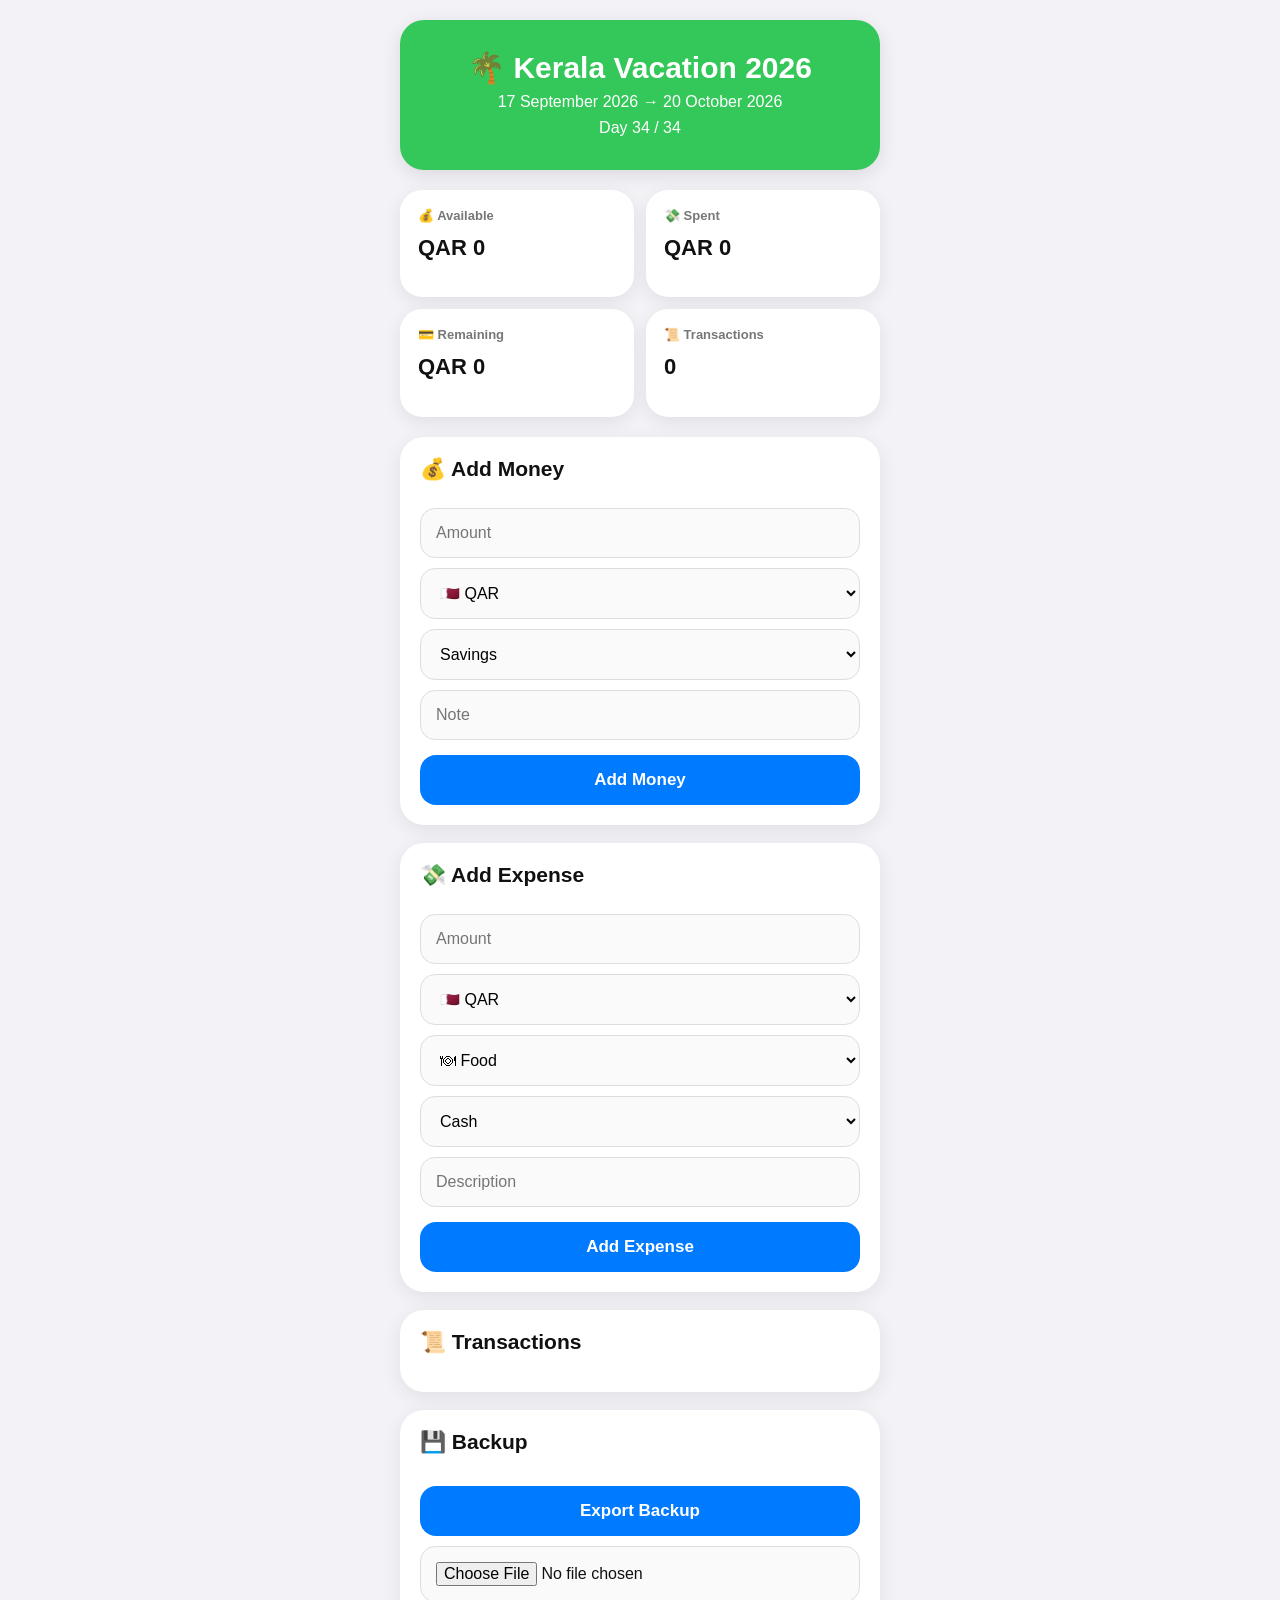
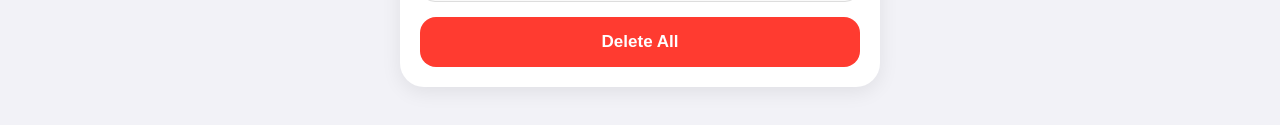
==== index.html @ 7bec3e4e "Add files via upload" ====
<!DOCTYPE html>
<html lang="en">
<head>
<meta charset="UTF-8">
<meta name="viewport" content="width=device-width, initial-scale=1.0">

<title>Kerala Vacation Tracker 2026</title>

<link rel="stylesheet" href="style.css">

</head>

<body>

<div class="app">

<header>

<h1>🌴 Kerala Vacation 2026</h1>

<p>17 September 2026 → 20 October 2026</p>

<p id="tripDay">Day 1 / 34</p>

</header>


<section class="dashboard">

<div class="box">
<h3>💰 Available</h3>
<h2 id="moneyAvailable">QAR 0</h2>
</div>


<div class="box">
<h3>💸 Spent</h3>
<h2 id="totalSpent">QAR 0</h2>
</div>


<div class="box">
<h3>💳 Remaining</h3>
<h2 id="remainingMoney">QAR 0</h2>
</div>


<div class="box">
<h3>📜 Transactions</h3>
<h2 id="transactionCount">0</h2>
</div>

</section>



<section class="card">

<h2>💰 Add Money</h2>


<input id="moneyAmount" type="number" placeholder="Amount">


<select id="moneyCurrency">

<option value="QAR">🇶🇦 QAR</option>

<option value="INR">🇮🇳 INR</option>

</select>



<select id="moneySource">

<option>Savings</option>

<option>Borrowed</option>

<option>Family Support</option>

<option>Gift</option>

<option>Other</option>

</select>


<input id="moneyNote" placeholder="Note">


<button onclick="addMoney()">
Add Money
</button>


</section>





<section class="card">

<h2>💸 Add Expense</h2>


<input id="amount" type="number" placeholder="Amount">


<select id="currency">

<option value="QAR">🇶🇦 QAR</option>

<option value="INR">🇮🇳 INR</option>

</select>


<select id="category">

<option>🍽 Food</option>

<option>🚕 Transport</option>

<option>🛍 Shopping</option>

<option>🏠 Family</option>

<option>💊 Medical</option>

<option>📦 Other</option>

</select>


<select id="payment">

<option>Cash</option>

<option>Card</option>

<option>Bank</option>

<option>UPI</option>

</select>


<input id="note" placeholder="Description">


<button onclick="addExpense()">

Add Expense

</button>


</section>




<section class="card">

<h2>📜 Transactions</h2>

<div id="history">

</div>

</section>




<section class="card">

<h2>💾 Backup</h2>


<button onclick="exportData()">

Export Backup

</button>


<input type="file" onchange="importData(event)">


<button onclick="clearData()" class="danger">

Delete All

</button>


</section>


</div>


<script src="app.js"></script>


</body>

</html>
---- style.css ----
*{
box-sizing:border-box;
}


body{

margin:0;

font-family:
-apple-system,
BlinkMacSystemFont,
"SF Pro Display",
Arial,
sans-serif;

background:#f2f2f7;

color:#111;

}



.app{

max-width:520px;

margin:auto;

padding:20px;

}




header{

text-align:center;

background:#34c759;

color:white;

padding:25px;

border-radius:24px;

margin-bottom:20px;

box-shadow:
0 5px 20px rgba(0,0,0,.1);

}



header h1{

font-size:30px;

margin:5px;

}



header p{

margin:8px;

font-size:16px;

}




.dashboard{

display:grid;

grid-template-columns:repeat(2,1fr);

gap:12px;

margin-bottom:20px;

}




.box{

background:white;

padding:18px;

border-radius:22px;

box-shadow:
0 5px 18px rgba(0,0,0,.08);

}



.box h3{

font-size:13px;

color:#777;

margin:0;

}



.box h2{

font-size:22px;

margin-top:12px;

}





.card{

background:white;

padding:20px;

border-radius:24px;

margin-bottom:18px;

box-shadow:
0 5px 20px rgba(0,0,0,.08);

}



.card h2{

margin-top:0;

font-size:21px;

}





input,
select{

width:100%;

padding:15px;

margin-top:10px;

border-radius:15px;

border:

1px solid #ddd;

font-size:16px;

background:#fafafa;

}





button{

width:100%;

padding:15px;

margin-top:15px;

border:none;

border-radius:16px;

background:#007aff;

color:white;

font-size:17px;

font-weight:600;

cursor:pointer;

}



button:active{

transform:scale(.98);

}



.danger{

background:#ff3b30;

}





#history .item{

padding:14px 0;

border-bottom:1px solid #eee;

font-size:15px;

line-height:1.6;

}




@media(prefers-color-scheme:dark){


body{

background:#000;

color:white;

}



.card,
.box{

background:#1c1c1e;

}



input,
select{

background:#2c2c2e;

color:white;

border-color:#444;

}



#history .item{

border-color:#333;

}


}
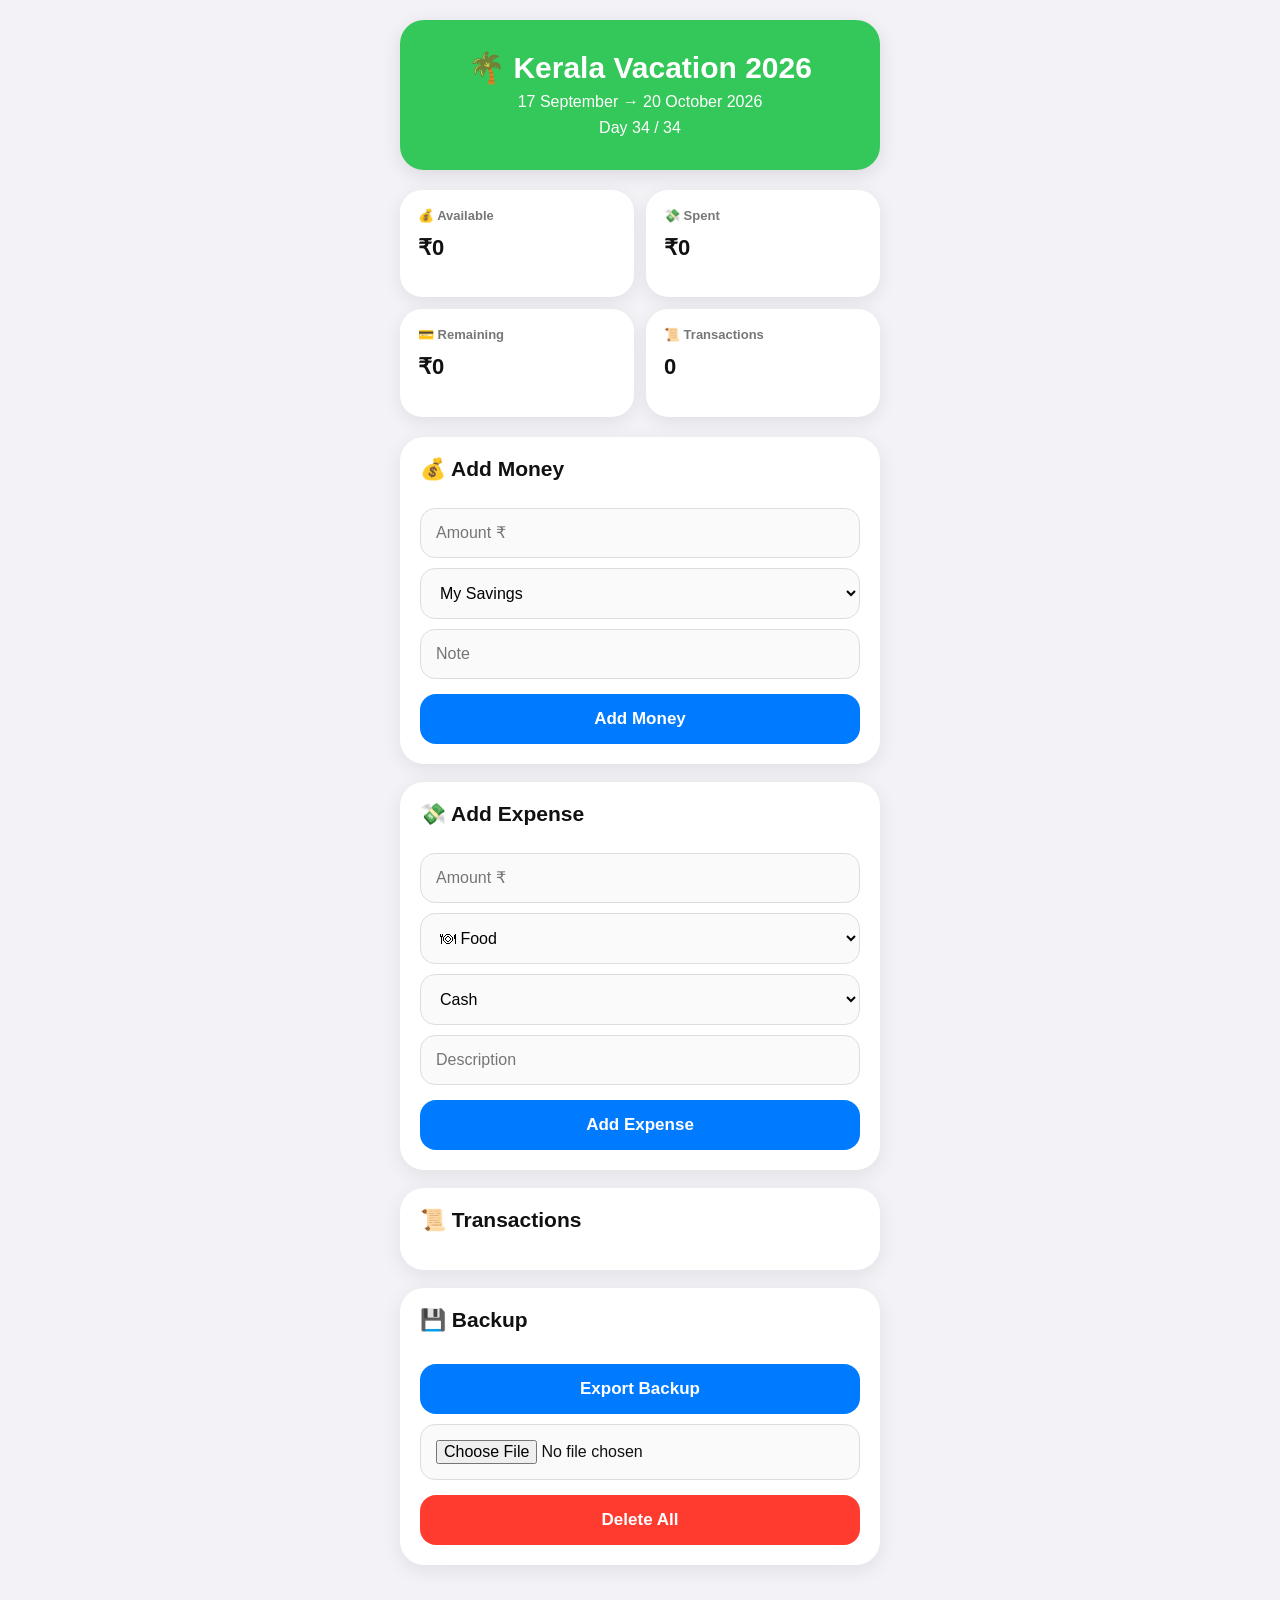
==== commit bea15ced: "Add files via upload" ====
--- a/index.html
+++ b/index.html
@@ -1,7 +1,10 @@
 <!DOCTYPE html>
 <html lang="en">
+
 <head>
+
 <meta charset="UTF-8">
+
 <meta name="viewport" content="width=device-width, initial-scale=1.0">
 
 <title>Kerala Vacation Tracker 2026</title>
@@ -10,198 +13,311 @@
 
 </head>
 
+
 <body>
 
+
 <div class="app">
 
+
 <header>
 
 <h1>🌴 Kerala Vacation 2026</h1>
 
-<p>17 September 2026 → 20 October 2026</p>
-
-<p id="tripDay">Day 1 / 34</p>
+<p>17 September → 20 October 2026</p>
+
+<p id="tripDay">
+Day 1 / 34
+</p>
 
 </header>
 
 
+
+
+
 <section class="dashboard">
 
+
 <div class="box">
+
 <h3>💰 Available</h3>
-<h2 id="moneyAvailable">QAR 0</h2>
-</div>
+
+<h2 id="moneyAvailable">
+₹0
+</h2>
+
+</div>
+
 
 
 <div class="box">
+
 <h3>💸 Spent</h3>
-<h2 id="totalSpent">QAR 0</h2>
-</div>
+
+<h2 id="totalSpent">
+₹0
+</h2>
+
+</div>
+
 
 
 <div class="box">
+
 <h3>💳 Remaining</h3>
-<h2 id="remainingMoney">QAR 0</h2>
-</div>
+
+<h2 id="remainingMoney">
+₹0
+</h2>
+
+</div>
+
 
 
 <div class="box">
+
 <h3>📜 Transactions</h3>
-<h2 id="transactionCount">0</h2>
-</div>
-
-</section>
-
+
+<h2 id="transactionCount">
+0
+</h2>
+
+</div>
+
+
+
+</section>
+
+
+
+
+
+
+
+<!-- Add Money -->
 
 
 <section class="card">
 
+
 <h2>💰 Add Money</h2>
 
 
-<input id="moneyAmount" type="number" placeholder="Amount">
-
-
-<select id="moneyCurrency">
-
-<option value="QAR">🇶🇦 QAR</option>
-
-<option value="INR">🇮🇳 INR</option>
+<input
+id="moneyAmount"
+type="number"
+placeholder="Amount ₹">
+
+
+
+<select id="moneySource">
+
+
+<option>My Savings</option>
+
+<option>Borrowed</option>
+
+<option>Family Support</option>
+
+<option>Gift</option>
+
+<option>Other</option>
+
 
 </select>
 
 
 
-<select id="moneySource">
-
-<option>Savings</option>
-
-<option>Borrowed</option>
-
-<option>Family Support</option>
-
-<option>Gift</option>
-
-<option>Other</option>
+
+<input
+
+id="moneyNote"
+
+placeholder="Note">
+
+
+<button onclick="addMoney()">
+
+Add Money
+
+</button>
+
+
+</section>
+
+
+
+
+
+
+
+
+
+<!-- Add Expense -->
+
+
+<section class="card">
+
+
+<h2>💸 Add Expense</h2>
+
+
+
+<input
+
+id="amount"
+
+type="number"
+
+placeholder="Amount ₹">
+
+
+
+
+
+<select id="category">
+
+
+<option>🍽 Food</option>
+
+<option>🚕 Travel</option>
+
+<option>🛍 Shopping</option>
+
+<option>🎁 Gifts</option>
+
+<option>🏠 Family</option>
+
+<option>💊 Medical</option>
+
+<option>📦 Other</option>
+
 
 </select>
 
 
-<input id="moneyNote" placeholder="Note">
-
-
-<button onclick="addMoney()">
-Add Money
+
+
+
+<select id="payment">
+
+
+<option>Cash</option>
+
+<option>Card</option>
+
+<option>UPI</option>
+
+<option>Bank</option>
+
+
+</select>
+
+
+
+
+
+<input
+
+id="note"
+
+placeholder="Description">
+
+
+
+
+
+<button onclick="addExpense()">
+
+
+Add Expense
+
+
 </button>
 
 
-</section>
-
-
-
+
+</section>
+
+
+
+
+
+
+
+<!-- History -->
 
 
 <section class="card">
 
-<h2>💸 Add Expense</h2>
-
-
-<input id="amount" type="number" placeholder="Amount">
-
-
-<select id="currency">
-
-<option value="QAR">🇶🇦 QAR</option>
-
-<option value="INR">🇮🇳 INR</option>
-
-</select>
-
-
-<select id="category">
-
-<option>🍽 Food</option>
-
-<option>🚕 Transport</option>
-
-<option>🛍 Shopping</option>
-
-<option>🏠 Family</option>
-
-<option>💊 Medical</option>
-
-<option>📦 Other</option>
-
-</select>
-
-
-<select id="payment">
-
-<option>Cash</option>
-
-<option>Card</option>
-
-<option>Bank</option>
-
-<option>UPI</option>
-
-</select>
-
-
-<input id="note" placeholder="Description">
-
-
-<button onclick="addExpense()">
-
-Add Expense
+
+<h2>
+📜 Transactions
+</h2>
+
+
+<div id="history">
+
+</div>
+
+
+</section>
+
+
+
+
+
+
+
+
+<!-- Backup -->
+
+
+<section class="card">
+
+
+<h2>
+💾 Backup
+</h2>
+
+
+<button onclick="exportData()">
+
+Export Backup
 
 </button>
 
 
-</section>
-
-
-
-
-<section class="card">
-
-<h2>📜 Transactions</h2>
-
-<div id="history">
-
-</div>
-
-</section>
-
-
-
-
-<section class="card">
-
-<h2>💾 Backup</h2>
-
-
-<button onclick="exportData()">
-
-Export Backup
+
+<input
+
+type="file"
+
+onchange="importData(event)">
+
+
+<button
+
+onclick="clearData()"
+
+class="danger">
+
+
+Delete All
+
 
 </button>
 
 
-<input type="file" onchange="importData(event)">
-
-
-<button onclick="clearData()" class="danger">
-
-Delete All
-
-</button>
-
-
-</section>
-
-
-</div>
+</section>
+
+
+
+
+
+</div>
+
 
 
 <script src="app.js"></script>
--- a/style.css
+++ b/style.css
@@ -1,6 +1,7 @@
 *{
 box-sizing:border-box;
 }
+
 
 
 body{
@@ -22,6 +23,8 @@
 
 
 
+
+
 .app{
 
 max-width:520px;
@@ -31,6 +34,7 @@
 padding:20px;
 
 }
+
 
 
 
@@ -68,11 +72,12 @@
 
 header p{
 
+font-size:16px;
+
 margin:8px;
 
-font-size:16px;
-
-}
+}
+
 
 
 
@@ -92,7 +97,9 @@
 
 
 
+
 .box{
+
 
 background:white;
 
@@ -103,29 +110,41 @@
 box-shadow:
 0 5px 18px rgba(0,0,0,.08);
 
-}
+
+}
+
+
 
 
 
 .box h3{
 
+
 font-size:13px;
 
 color:#777;
 
 margin:0;
 
-}
+
+}
+
+
 
 
 
 .box h2{
 
+
 font-size:22px;
 
 margin-top:12px;
 
-}
+
+}
+
+
+
 
 
 
@@ -133,6 +152,7 @@
 
 .card{
 
+
 background:white;
 
 padding:20px;
@@ -141,10 +161,15 @@
 
 margin-bottom:18px;
 
+
 box-shadow:
+
 0 5px 20px rgba(0,0,0,.08);
 
-}
+
+}
+
+
 
 
 
@@ -155,6 +180,9 @@
 font-size:21px;
 
 }
+
+
+
 
 
 
@@ -163,6 +191,7 @@
 input,
 select{
 
+
 width:100%;
 
 padding:15px;
@@ -171,15 +200,22 @@
 
 border-radius:15px;
 
+
 border:
 
 1px solid #ddd;
 
+
 font-size:16px;
 
+
 background:#fafafa;
 
-}
+
+}
+
+
+
 
 
 
@@ -187,27 +223,41 @@
 
 button{
 
+
 width:100%;
 
+
 padding:15px;
 
+
 margin-top:15px;
 
+
 border:none;
 
+
 border-radius:16px;
 
+
 background:#007aff;
 
+
 color:white;
 
+
 font-size:17px;
 
+
 font-weight:600;
 
+
 cursor:pointer;
 
-}
+
+}
+
+
+
 
 
 
@@ -219,6 +269,8 @@
 
 
 
+
+
 .danger{
 
 background:#ff3b30;
@@ -229,17 +281,26 @@
 
 
 
-#history .item{
-
-padding:14px 0;
-
-border-bottom:1px solid #eee;
+.item{
+
+
+padding:15px 0;
+
+
+border-bottom:
+
+1px solid #eee;
+
 
 font-size:15px;
 
+
 line-height:1.6;
 
-}
+
+}
+
+
 
 
 
@@ -247,6 +308,7 @@
 @media(prefers-color-scheme:dark){
 
 
+
 body{
 
 background:#000;
@@ -254,6 +316,8 @@
 color:white;
 
 }
+
+
 
 
 
@@ -266,6 +330,8 @@
 
 
 
+
+
 input,
 select{
 
@@ -279,11 +345,14 @@
 
 
 
-#history .item{
+
+
+.item{
 
 border-color:#333;
 
 }
 
 
+
 }
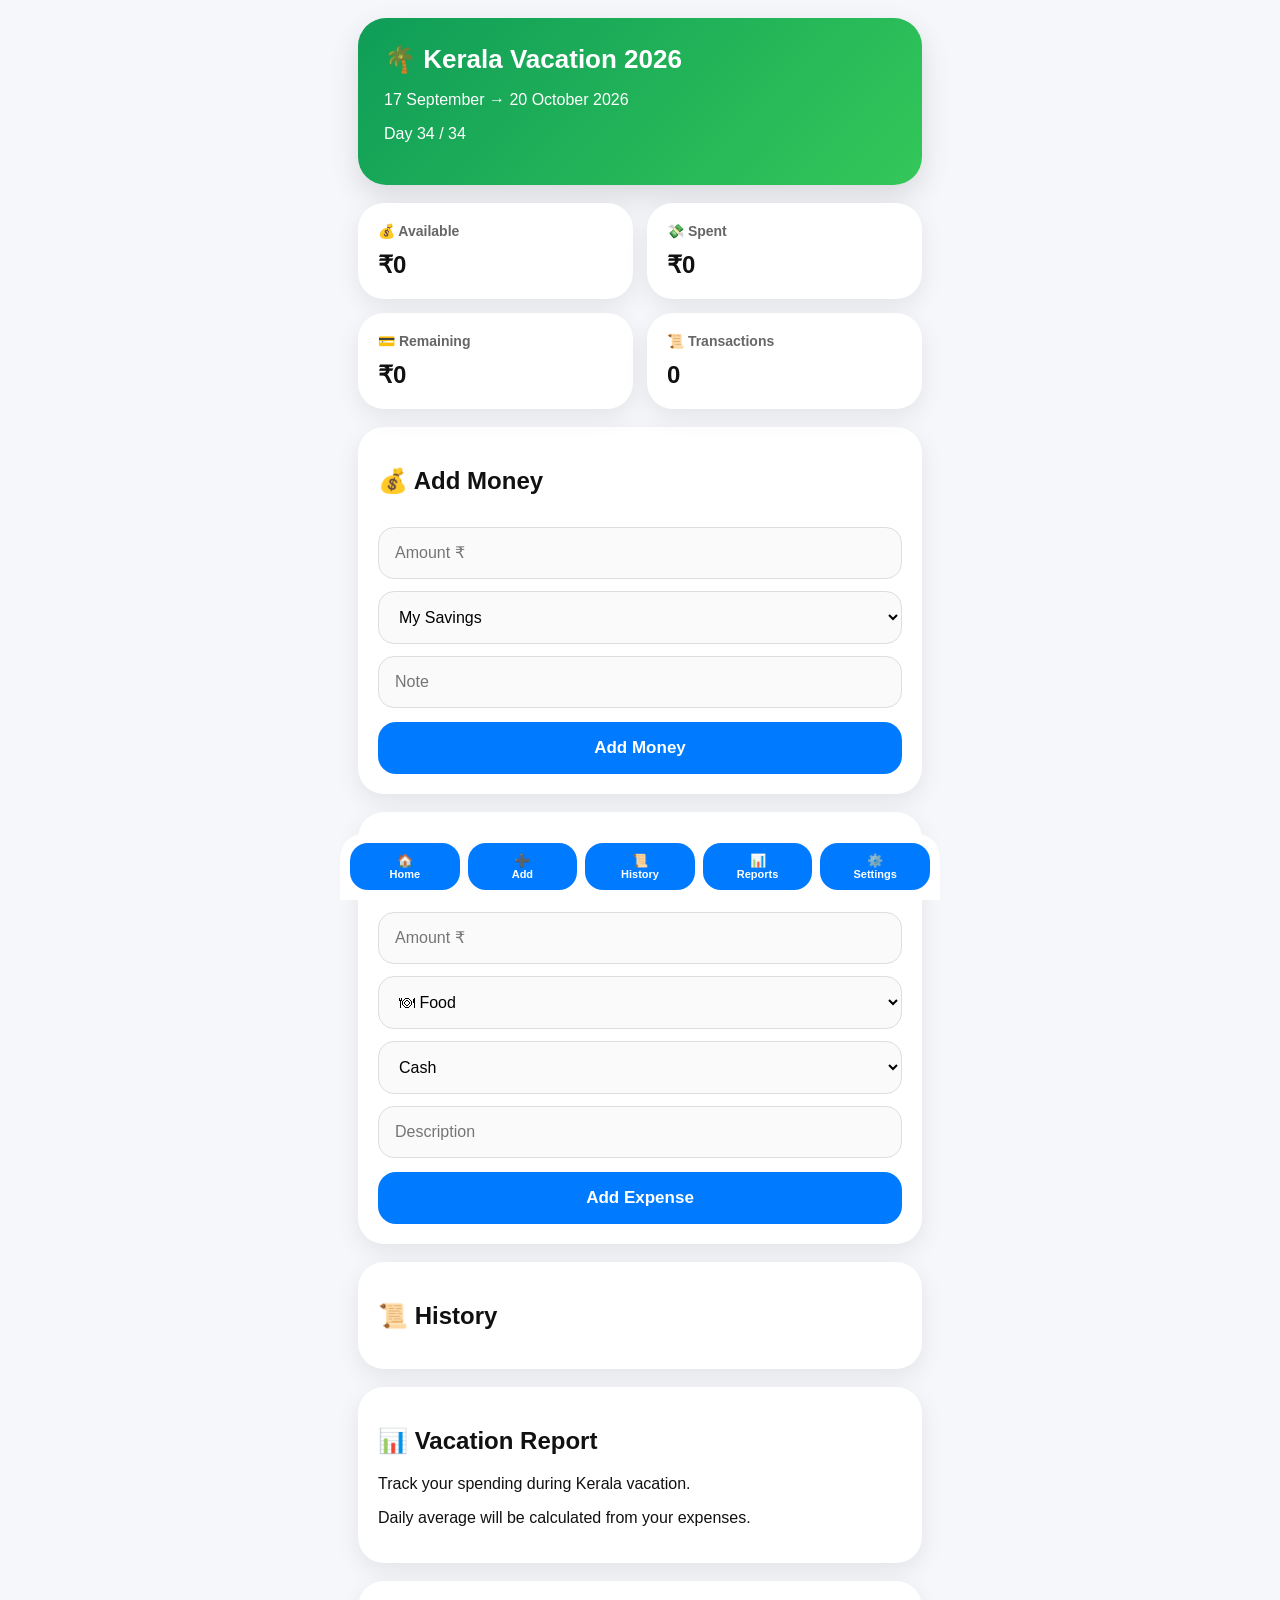
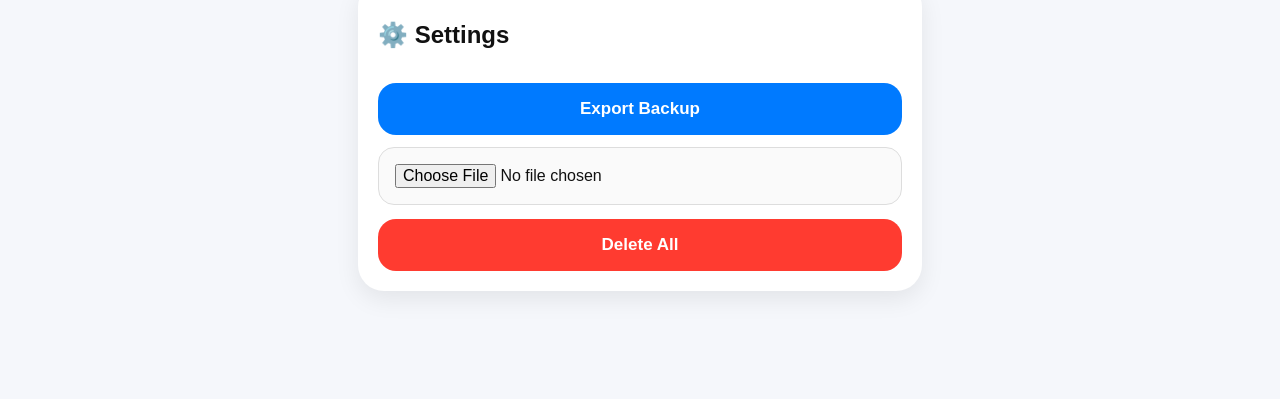
==== commit 0728f5f9: "Convert vacation tracker to iPhone tab layout" ====
--- a/index.html
+++ b/index.html
@@ -1,328 +1,71 @@
 <!DOCTYPE html>
 <html lang="en">
-
 <head>
-
 <meta charset="UTF-8">
-
-<meta name="viewport" content="width=device-width, initial-scale=1.0">
-
+<meta name="viewport" content="width=device-width, initial-scale=1.0, viewport-fit=cover">
 <title>Kerala Vacation Tracker 2026</title>
-
 <link rel="stylesheet" href="style.css">
-
 </head>
-
-
 <body>
-
-
 <div class="app">
-
-
 <header>
-
 <h1>🌴 Kerala Vacation 2026</h1>
-
 <p>17 September → 20 October 2026</p>
-
-<p id="tripDay">
-Day 1 / 34
-</p>
-
+<p id="tripDay">Day 1 / 34</p>
 </header>
 
-
-
-
-
-<section class="dashboard">
-
-
-<div class="box">
-
-<h3>💰 Available</h3>
-
-<h2 id="moneyAvailable">
-₹0
-</h2>
-
+<main>
+<section id="home" class="tab active">
+<div class="dashboard">
+<div class="box"><h3>💰 Available</h3><h2 id="moneyAvailable">₹0</h2></div>
+<div class="box"><h3>💸 Spent</h3><h2 id="totalSpent">₹0</h2></div>
+<div class="box"><h3>💳 Remaining</h3><h2 id="remainingMoney">₹0</h2></div>
+<div class="box"><h3>📜 Transactions</h3><h2 id="transactionCount">0</h2></div>
 </div>
-
-
-
-<div class="box">
-
-<h3>💸 Spent</h3>
-
-<h2 id="totalSpent">
-₹0
-</h2>
-
-</div>
-
-
-
-<div class="box">
-
-<h3>💳 Remaining</h3>
-
-<h2 id="remainingMoney">
-₹0
-</h2>
-
-</div>
-
-
-
-<div class="box">
-
-<h3>📜 Transactions</h3>
-
-<h2 id="transactionCount">
-0
-</h2>
-
-</div>
-
-
-
 </section>
 
-
-
-
-
-
-
-<!-- Add Money -->
-
-
-<section class="card">
-
-
+<section id="add" class="tab">
+<div class="card">
 <h2>💰 Add Money</h2>
-
-
-<input
-id="moneyAmount"
-type="number"
-placeholder="Amount ₹">
-
-
-
-<select id="moneySource">
-
-
-<option>My Savings</option>
-
-<option>Borrowed</option>
-
-<option>Family Support</option>
-
-<option>Gift</option>
-
-<option>Other</option>
-
-
-</select>
-
-
-
-
-<input
-
-id="moneyNote"
-
-placeholder="Note">
-
-
-<button onclick="addMoney()">
-
-Add Money
-
-</button>
-
-
+<input id="moneyAmount" type="number" placeholder="Amount ₹">
+<select id="moneySource"><option>My Savings</option><option>Borrowed</option><option>Family Support</option><option>Gift</option><option>Other</option></select>
+<input id="moneyNote" placeholder="Note">
+<button onclick="addMoney()">Add Money</button>
+</div>
+<div class="card">
+<h2>💸 Add Expense</h2>
+<input id="amount" type="number" placeholder="Amount ₹">
+<select id="category"><option>🍽 Food</option><option>🚕 Travel</option><option>🛍 Shopping</option><option>🎁 Gifts</option><option>🏠 Family</option><option>💊 Medical</option><option>📦 Other</option></select>
+<select id="payment"><option>Cash</option><option>Card</option><option>UPI</option><option>Bank</option></select>
+<input id="note" placeholder="Description">
+<button onclick="addExpense()">Add Expense</button>
+</div>
 </section>
 
-
-
-
-
-
-
-
-
-<!-- Add Expense -->
-
-
-<section class="card">
-
-
-<h2>💸 Add Expense</h2>
-
-
-
-<input
-
-id="amount"
-
-type="number"
-
-placeholder="Amount ₹">
-
-
-
-
-
-<select id="category">
-
-
-<option>🍽 Food</option>
-
-<option>🚕 Travel</option>
-
-<option>🛍 Shopping</option>
-
-<option>🎁 Gifts</option>
-
-<option>🏠 Family</option>
-
-<option>💊 Medical</option>
-
-<option>📦 Other</option>
-
-
-</select>
-
-
-
-
-
-<select id="payment">
-
-
-<option>Cash</option>
-
-<option>Card</option>
-
-<option>UPI</option>
-
-<option>Bank</option>
-
-
-</select>
-
-
-
-
-
-<input
-
-id="note"
-
-placeholder="Description">
-
-
-
-
-
-<button onclick="addExpense()">
-
-
-Add Expense
-
-
-</button>
-
-
-
+<section id="historyTab" class="tab">
+<div class="card"><h2>📜 History</h2><div id="history"></div></div>
 </section>
 
-
-
-
-
-
-
-<!-- History -->
-
-
-<section class="card">
-
-
-<h2>
-📜 Transactions
-</h2>
-
-
-<div id="history">
-
-</div>
-
-
+<section id="reports" class="tab">
+<div class="card"><h2>📊 Vacation Report</h2><p>Track your spending during Kerala vacation.</p><p>Daily average will be calculated from your expenses.</p></div>
 </section>
 
+<section id="settings" class="tab">
+<div class="card"><h2>⚙️ Settings</h2><button onclick="exportData()">Export Backup</button><input type="file" onchange="importData(event)"><button onclick="clearData()" class="danger">Delete All</button></div>
+</section>
+</main>
 
-
-
-
-
-
-
-<!-- Backup -->
-
-
-<section class="card">
-
-
-<h2>
-💾 Backup
-</h2>
-
-
-<button onclick="exportData()">
-
-Export Backup
-
-</button>
-
-
-
-<input
-
-type="file"
-
-onchange="importData(event)">
-
-
-<button
-
-onclick="clearData()"
-
-class="danger">
-
-
-Delete All
-
-
-</button>
-
-
-</section>
-
-
-
-
-
+<nav class="bottom-nav">
+<button onclick="showTab('home')">🏠<span>Home</span></button>
+<button onclick="showTab('add')">➕<span>Add</span></button>
+<button onclick="showTab('historyTab')">📜<span>History</span></button>
+<button onclick="showTab('reports')">📊<span>Reports</span></button>
+<button onclick="showTab('settings')">⚙️<span>Settings</span></button>
+</nav>
 </div>
-
-
-
+<script>
+function showTab(id){document.querySelectorAll('.tab').forEach(t=>t.classList.remove('active'));document.getElementById(id).classList.add('active');}
+</script>
 <script src="app.js"></script>
-
-
 </body>
-
 </html>
--- a/style.css
+++ b/style.css
@@ -1,358 +1 @@
-*{
-box-sizing:border-box;
-}
-
-
-
-body{
-
-margin:0;
-
-font-family:
--apple-system,
-BlinkMacSystemFont,
-"SF Pro Display",
-Arial,
-sans-serif;
-
-background:#f2f2f7;
-
-color:#111;
-
-}
-
-
-
-
-
-.app{
-
-max-width:520px;
-
-margin:auto;
-
-padding:20px;
-
-}
-
-
-
-
-
-header{
-
-text-align:center;
-
-background:#34c759;
-
-color:white;
-
-padding:25px;
-
-border-radius:24px;
-
-margin-bottom:20px;
-
-box-shadow:
-0 5px 20px rgba(0,0,0,.1);
-
-}
-
-
-
-header h1{
-
-font-size:30px;
-
-margin:5px;
-
-}
-
-
-
-header p{
-
-font-size:16px;
-
-margin:8px;
-
-}
-
-
-
-
-
-.dashboard{
-
-display:grid;
-
-grid-template-columns:repeat(2,1fr);
-
-gap:12px;
-
-margin-bottom:20px;
-
-}
-
-
-
-
-
-.box{
-
-
-background:white;
-
-padding:18px;
-
-border-radius:22px;
-
-box-shadow:
-0 5px 18px rgba(0,0,0,.08);
-
-
-}
-
-
-
-
-
-.box h3{
-
-
-font-size:13px;
-
-color:#777;
-
-margin:0;
-
-
-}
-
-
-
-
-
-.box h2{
-
-
-font-size:22px;
-
-margin-top:12px;
-
-
-}
-
-
-
-
-
-
-
-
-.card{
-
-
-background:white;
-
-padding:20px;
-
-border-radius:24px;
-
-margin-bottom:18px;
-
-
-box-shadow:
-
-0 5px 20px rgba(0,0,0,.08);
-
-
-}
-
-
-
-
-
-.card h2{
-
-margin-top:0;
-
-font-size:21px;
-
-}
-
-
-
-
-
-
-
-
-input,
-select{
-
-
-width:100%;
-
-padding:15px;
-
-margin-top:10px;
-
-border-radius:15px;
-
-
-border:
-
-1px solid #ddd;
-
-
-font-size:16px;
-
-
-background:#fafafa;
-
-
-}
-
-
-
-
-
-
-
-
-button{
-
-
-width:100%;
-
-
-padding:15px;
-
-
-margin-top:15px;
-
-
-border:none;
-
-
-border-radius:16px;
-
-
-background:#007aff;
-
-
-color:white;
-
-
-font-size:17px;
-
-
-font-weight:600;
-
-
-cursor:pointer;
-
-
-}
-
-
-
-
-
-
-button:active{
-
-transform:scale(.98);
-
-}
-
-
-
-
-
-.danger{
-
-background:#ff3b30;
-
-}
-
-
-
-
-
-.item{
-
-
-padding:15px 0;
-
-
-border-bottom:
-
-1px solid #eee;
-
-
-font-size:15px;
-
-
-line-height:1.6;
-
-
-}
-
-
-
-
-
-
-@media(prefers-color-scheme:dark){
-
-
-
-body{
-
-background:#000;
-
-color:white;
-
-}
-
-
-
-
-
-.card,
-.box{
-
-background:#1c1c1e;
-
-}
-
-
-
-
-
-input,
-select{
-
-background:#2c2c2e;
-
-color:white;
-
-border-color:#444;
-
-}
-
-
-
-
-
-.item{
-
-border-color:#333;
-
-}
-
-
-
-}+*{box-sizing:border-box}body{margin:0;font-family:-apple-system,BlinkMacSystemFont,"SF Pro Display",Arial,sans-serif;background:#f5f7fb;color:#111}.app{max-width:600px;margin:auto;padding:18px;padding-bottom:90px}header{background:linear-gradient(135deg,#0f9d58,#34c759);color:white;padding:26px;border-radius:28px;margin-bottom:18px;box-shadow:0 12px 30px rgba(0,0,0,.12)}header h1{font-size:26px;margin:0 0 8px}.dashboard{display:grid;grid-template-columns:repeat(2,1fr);gap:14px;margin-bottom:18px}.box,.card{background:white;border-radius:26px;padding:20px;box-shadow:0 8px 25px rgba(0,0,0,.08)}.card{margin-bottom:18px}.box h3{margin:0;color:#666;font-size:14px}.box h2{margin:12px 0 0;font-size:24px}input,select{width:100%;padding:16px;margin-top:12px;border-radius:16px;border:1px solid #ddd;background:#fafafa;font-size:16px}button{width:100%;padding:16px;margin-top:14px;border:0;border-radius:18px;background:#007aff;color:white;font-size:17px;font-weight:700}button:active{transform:scale(.98)}.danger{background:#ff3b30}.item{padding:16px 0;border-bottom:1px solid #eee;line-height:1.7}.bottom-nav{position:fixed;bottom:0;left:0;right:0;max-width:600px;margin:auto;background:rgba(255,255,255,.92);backdrop-filter:blur(15px);display:flex;padding:10px;gap:8px;border-radius:25px 25px 0 0}.bottom-nav button{margin:0;padding:10px;font-size:13px;background:#007aff}.bottom-nav span{display:block;font-size:11px}@media(max-width:400px){.dashboard{grid-template-columns:1fr}.app{padding:12px;padding-bottom:100px}}@media(prefers-color-scheme:dark){body{background:#000;color:white}.card,.box{background:#1c1c1e}.bottom-nav{background:rgba(28,28,30,.9)}input,select{background:#2c2c2e;color:white;border-color:#444}}
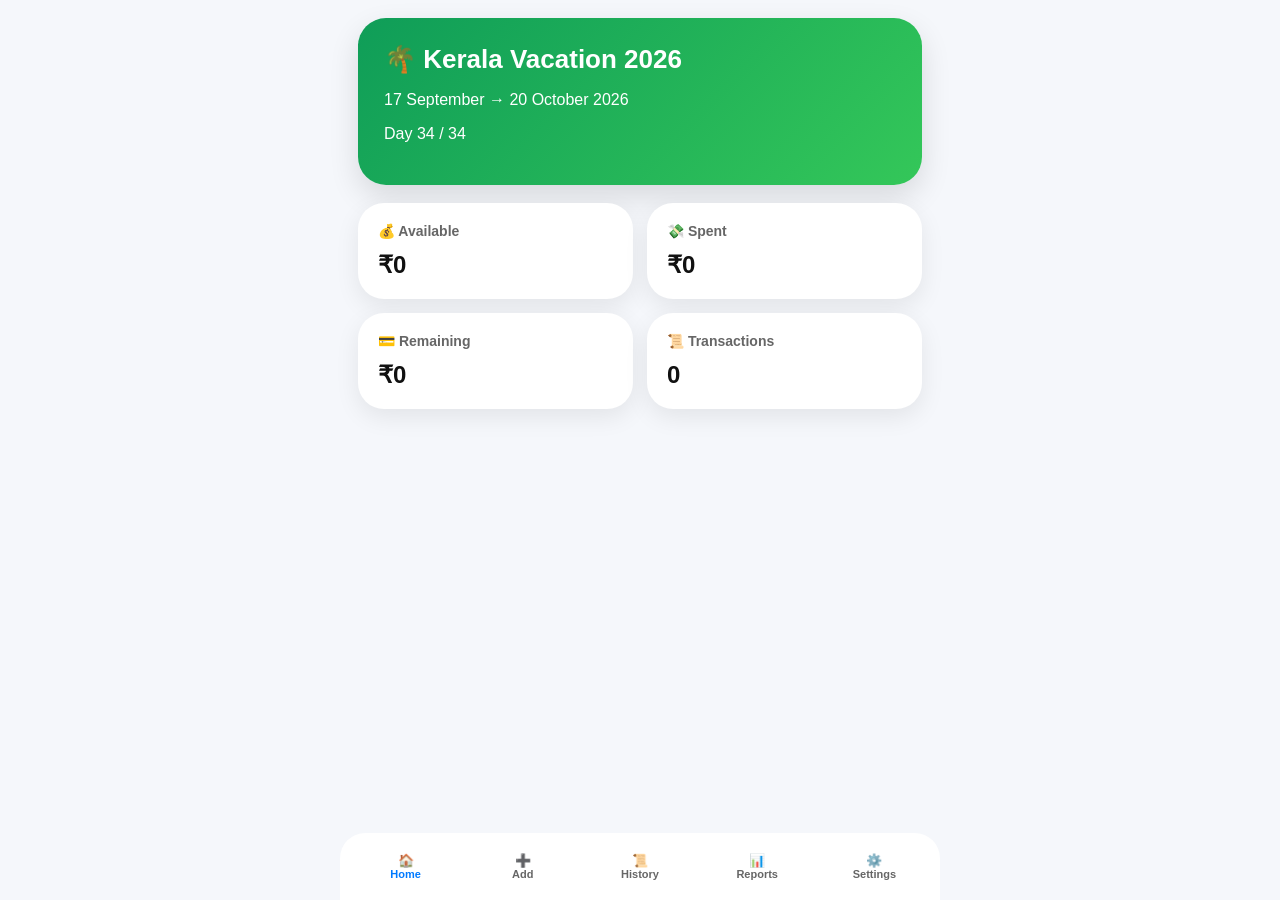
==== commit f3eb331c: "Force refresh latest vacation app layout" ====
--- a/index.html
+++ b/index.html
@@ -4,7 +4,7 @@
 <meta charset="UTF-8">
 <meta name="viewport" content="width=device-width, initial-scale=1.0, viewport-fit=cover">
 <title>Kerala Vacation Tracker 2026</title>
-<link rel="stylesheet" href="style.css">
+<link rel="stylesheet" href="style.css?v=2">
 </head>
 <body>
 <div class="app">
@@ -13,59 +13,16 @@
 <p>17 September → 20 October 2026</p>
 <p id="tripDay">Day 1 / 34</p>
 </header>
-
 <main>
-<section id="home" class="tab active">
-<div class="dashboard">
-<div class="box"><h3>💰 Available</h3><h2 id="moneyAvailable">₹0</h2></div>
-<div class="box"><h3>💸 Spent</h3><h2 id="totalSpent">₹0</h2></div>
-<div class="box"><h3>💳 Remaining</h3><h2 id="remainingMoney">₹0</h2></div>
-<div class="box"><h3>📜 Transactions</h3><h2 id="transactionCount">0</h2></div>
+<section id="home" class="tab active"><div class="dashboard"><div class="box"><h3>💰 Available</h3><h2 id="moneyAvailable">₹0</h2></div><div class="box"><h3>💸 Spent</h3><h2 id="totalSpent">₹0</h2></div><div class="box"><h3>💳 Remaining</h3><h2 id="remainingMoney">₹0</h2></div><div class="box"><h3>📜 Transactions</h3><h2 id="transactionCount">0</h2></div></div></section>
+<section id="add" class="tab"><div class="card"><h2>💰 Add Money</h2><input id="moneyAmount" type="number" placeholder="Amount ₹"><select id="moneySource"><option>My Savings</option><option>Borrowed</option><option>Family Support</option><option>Gift</option><option>Other</option></select><input id="moneyNote" placeholder="Note"><button onclick="addMoney()">Add Money</button></div><div class="card"><h2>💸 Add Expense</h2><input id="amount" type="number" placeholder="Amount ₹"><select id="category"><option>🍽 Food</option><option>🚕 Travel</option><option>🛍 Shopping</option><option>🎁 Gifts</option><option>🏠 Family</option><option>💊 Medical</option><option>📦 Other</option></select><select id="payment"><option>Cash</option><option>Card</option><option>UPI</option><option>Bank</option></select><input id="note" placeholder="Description"><button onclick="addExpense()">Add Expense</button></div></section>
+<section id="historyTab" class="tab"><div class="card"><h2>📜 History</h2><div id="history"></div></div></section>
+<section id="reports" class="tab"><div class="card"><h2>📊 Vacation Report</h2><p>Track your spending during Kerala vacation.</p></div></section>
+<section id="settings" class="tab"><div class="card"><h2>⚙️ Settings</h2><button onclick="exportData()">Export Backup</button><input type="file" onchange="importData(event)"><button onclick="clearData()" class="danger">Delete All</button></div></section>
+</main>
+<nav class="bottom-nav"><button onclick="showTab('home')">🏠<span>Home</span></button><button onclick="showTab('add')">➕<span>Add</span></button><button onclick="showTab('historyTab')">📜<span>History</span></button><button onclick="showTab('reports')">📊<span>Reports</span></button><button onclick="showTab('settings')">⚙️<span>Settings</span></button></nav>
 </div>
-</section>
-
-<section id="add" class="tab">
-<div class="card">
-<h2>💰 Add Money</h2>
-<input id="moneyAmount" type="number" placeholder="Amount ₹">
-<select id="moneySource"><option>My Savings</option><option>Borrowed</option><option>Family Support</option><option>Gift</option><option>Other</option></select>
-<input id="moneyNote" placeholder="Note">
-<button onclick="addMoney()">Add Money</button>
-</div>
-<div class="card">
-<h2>💸 Add Expense</h2>
-<input id="amount" type="number" placeholder="Amount ₹">
-<select id="category"><option>🍽 Food</option><option>🚕 Travel</option><option>🛍 Shopping</option><option>🎁 Gifts</option><option>🏠 Family</option><option>💊 Medical</option><option>📦 Other</option></select>
-<select id="payment"><option>Cash</option><option>Card</option><option>UPI</option><option>Bank</option></select>
-<input id="note" placeholder="Description">
-<button onclick="addExpense()">Add Expense</button>
-</div>
-</section>
-
-<section id="historyTab" class="tab">
-<div class="card"><h2>📜 History</h2><div id="history"></div></div>
-</section>
-
-<section id="reports" class="tab">
-<div class="card"><h2>📊 Vacation Report</h2><p>Track your spending during Kerala vacation.</p><p>Daily average will be calculated from your expenses.</p></div>
-</section>
-
-<section id="settings" class="tab">
-<div class="card"><h2>⚙️ Settings</h2><button onclick="exportData()">Export Backup</button><input type="file" onchange="importData(event)"><button onclick="clearData()" class="danger">Delete All</button></div>
-</section>
-</main>
-
-<nav class="bottom-nav">
-<button onclick="showTab('home')">🏠<span>Home</span></button>
-<button onclick="showTab('add')">➕<span>Add</span></button>
-<button onclick="showTab('historyTab')">📜<span>History</span></button>
-<button onclick="showTab('reports')">📊<span>Reports</span></button>
-<button onclick="showTab('settings')">⚙️<span>Settings</span></button>
-</nav>
-</div>
-<script>
-function showTab(id){document.querySelectorAll('.tab').forEach(t=>t.classList.remove('active'));document.getElementById(id).classList.add('active');}
-</script>
-<script src="app.js"></script>
+<script>function showTab(id){document.querySelectorAll('.tab').forEach(t=>t.classList.remove('active'));document.getElementById(id).classList.add('active');}</script>
+<script src="app.js?v=2"></script>
 </body>
 </html>
--- a/style.css
+++ b/style.css
@@ -1 +1 @@
-*{box-sizing:border-box}body{margin:0;font-family:-apple-system,BlinkMacSystemFont,"SF Pro Display",Arial,sans-serif;background:#f5f7fb;color:#111}.app{max-width:600px;margin:auto;padding:18px;padding-bottom:90px}header{background:linear-gradient(135deg,#0f9d58,#34c759);color:white;padding:26px;border-radius:28px;margin-bottom:18px;box-shadow:0 12px 30px rgba(0,0,0,.12)}header h1{font-size:26px;margin:0 0 8px}.dashboard{display:grid;grid-template-columns:repeat(2,1fr);gap:14px;margin-bottom:18px}.box,.card{background:white;border-radius:26px;padding:20px;box-shadow:0 8px 25px rgba(0,0,0,.08)}.card{margin-bottom:18px}.box h3{margin:0;color:#666;font-size:14px}.box h2{margin:12px 0 0;font-size:24px}input,select{width:100%;padding:16px;margin-top:12px;border-radius:16px;border:1px solid #ddd;background:#fafafa;font-size:16px}button{width:100%;padding:16px;margin-top:14px;border:0;border-radius:18px;background:#007aff;color:white;font-size:17px;font-weight:700}button:active{transform:scale(.98)}.danger{background:#ff3b30}.item{padding:16px 0;border-bottom:1px solid #eee;line-height:1.7}.bottom-nav{position:fixed;bottom:0;left:0;right:0;max-width:600px;margin:auto;background:rgba(255,255,255,.92);backdrop-filter:blur(15px);display:flex;padding:10px;gap:8px;border-radius:25px 25px 0 0}.bottom-nav button{margin:0;padding:10px;font-size:13px;background:#007aff}.bottom-nav span{display:block;font-size:11px}@media(max-width:400px){.dashboard{grid-template-columns:1fr}.app{padding:12px;padding-bottom:100px}}@media(prefers-color-scheme:dark){body{background:#000;color:white}.card,.box{background:#1c1c1e}.bottom-nav{background:rgba(28,28,30,.9)}input,select{background:#2c2c2e;color:white;border-color:#444}}+*{box-sizing:border-box}body{margin:0;font-family:-apple-system,BlinkMacSystemFont,"SF Pro Display",Arial,sans-serif;background:#f5f7fb;color:#111}.app{max-width:600px;margin:auto;padding:18px;padding-bottom:100px}header{background:linear-gradient(135deg,#0f9d58,#34c759);color:white;padding:26px;border-radius:28px;margin-bottom:18px;box-shadow:0 12px 30px rgba(0,0,0,.12)}header h1{font-size:26px;margin:0 0 8px}.tab{display:none;animation:fade .25s ease}.tab.active{display:block}@keyframes fade{from{opacity:0;transform:translateY(8px)}to{opacity:1;transform:none}}.dashboard{display:grid;grid-template-columns:repeat(2,1fr);gap:14px;margin-bottom:18px}.box,.card{background:white;border-radius:26px;padding:20px;box-shadow:0 8px 25px rgba(0,0,0,.08)}.card{margin-bottom:18px}.box h3{margin:0;color:#666;font-size:14px}.box h2{margin:12px 0 0;font-size:24px}input,select{width:100%;padding:16px;margin-top:12px;border-radius:16px;border:1px solid #ddd;background:#fafafa;font-size:16px}button{width:100%;padding:16px;margin-top:14px;border:0;border-radius:18px;background:#007aff;color:white;font-size:17px;font-weight:700}button:active{transform:scale(.98)}.danger{background:#ff3b30}.item{padding:16px 0;border-bottom:1px solid #eee;line-height:1.7}.bottom-nav{position:fixed;bottom:0;left:0;right:0;max-width:600px;margin:auto;background:rgba(255,255,255,.92);backdrop-filter:blur(15px);display:flex;padding:10px;gap:6px;border-radius:25px 25px 0 0;z-index:999}.bottom-nav button{margin:0;padding:10px 4px;font-size:13px;background:transparent;color:#666}.bottom-nav button:first-child{color:#007aff}.bottom-nav span{display:block;font-size:11px}@media(max-width:400px){.dashboard{grid-template-columns:1fr}.app{padding:12px;padding-bottom:100px}}@media(prefers-color-scheme:dark){body{background:#000;color:white}.card,.box{background:#1c1c1e}.bottom-nav{background:rgba(28,28,30,.9)}input,select{background:#2c2c2e;color:white;border-color:#444}}
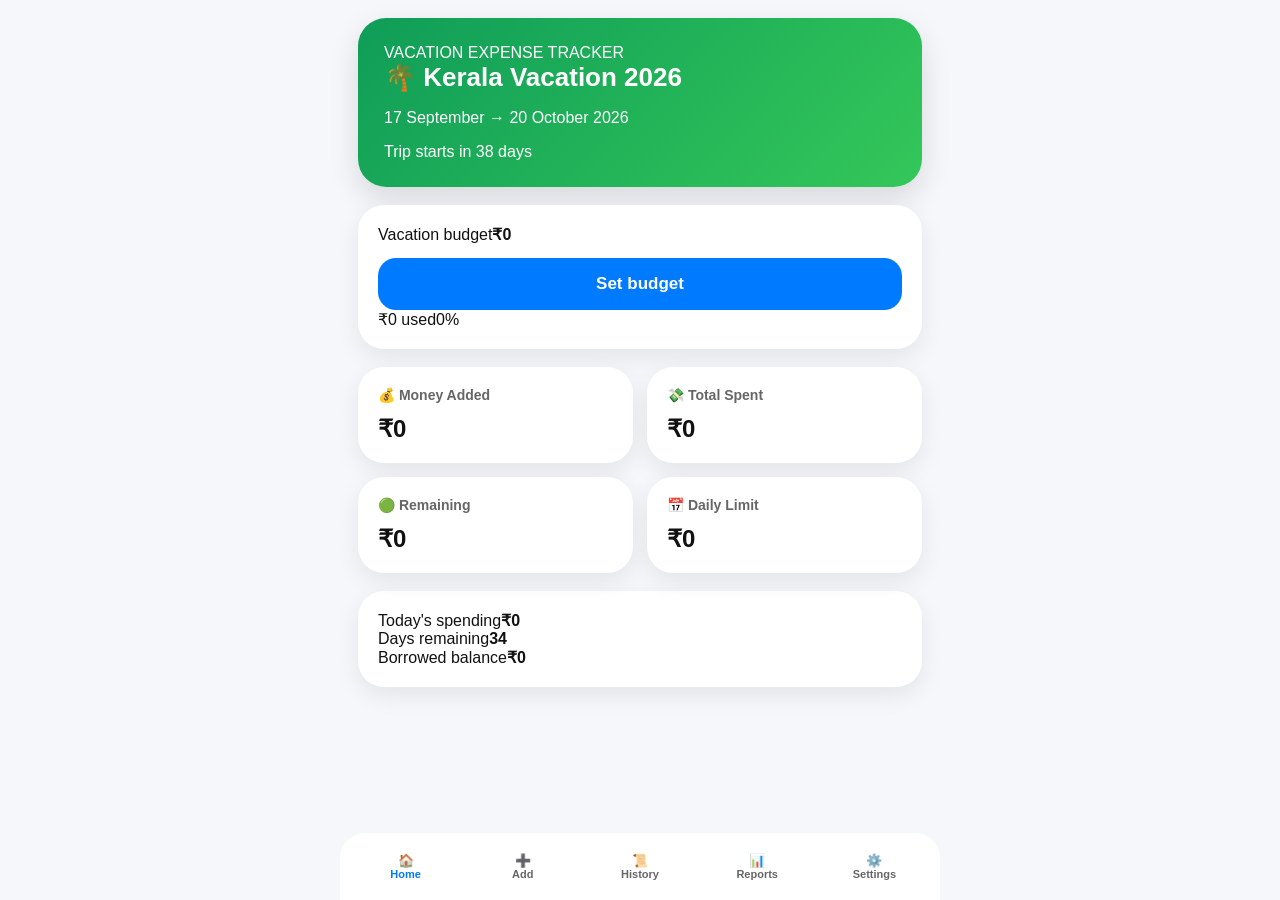
==== commit 664eedb3: "Upgrade Kerala vacation tracker UI" ====
--- a/index.html
+++ b/index.html
@@ -3,26 +3,99 @@
 <head>
 <meta charset="UTF-8">
 <meta name="viewport" content="width=device-width, initial-scale=1.0, viewport-fit=cover">
+<meta name="theme-color" content="#0f9d58">
 <title>Kerala Vacation Tracker 2026</title>
-<link rel="stylesheet" href="style.css?v=2">
+<link rel="stylesheet" href="style.css?v=3">
 </head>
 <body>
 <div class="app">
 <header>
-<h1>🌴 Kerala Vacation 2026</h1>
-<p>17 September → 20 October 2026</p>
-<p id="tripDay">Day 1 / 34</p>
+  <div class="eyebrow">VACATION EXPENSE TRACKER</div>
+  <h1>🌴 Kerala Vacation 2026</h1>
+  <p>17 September → 20 October 2026</p>
+  <div class="trip-pill" id="tripDay">Trip starts in 38 days</div>
 </header>
 <main>
-<section id="home" class="tab active"><div class="dashboard"><div class="box"><h3>💰 Available</h3><h2 id="moneyAvailable">₹0</h2></div><div class="box"><h3>💸 Spent</h3><h2 id="totalSpent">₹0</h2></div><div class="box"><h3>💳 Remaining</h3><h2 id="remainingMoney">₹0</h2></div><div class="box"><h3>📜 Transactions</h3><h2 id="transactionCount">0</h2></div></div></section>
-<section id="add" class="tab"><div class="card"><h2>💰 Add Money</h2><input id="moneyAmount" type="number" placeholder="Amount ₹"><select id="moneySource"><option>My Savings</option><option>Borrowed</option><option>Family Support</option><option>Gift</option><option>Other</option></select><input id="moneyNote" placeholder="Note"><button onclick="addMoney()">Add Money</button></div><div class="card"><h2>💸 Add Expense</h2><input id="amount" type="number" placeholder="Amount ₹"><select id="category"><option>🍽 Food</option><option>🚕 Travel</option><option>🛍 Shopping</option><option>🎁 Gifts</option><option>🏠 Family</option><option>💊 Medical</option><option>📦 Other</option></select><select id="payment"><option>Cash</option><option>Card</option><option>UPI</option><option>Bank</option></select><input id="note" placeholder="Description"><button onclick="addExpense()">Add Expense</button></div></section>
-<section id="historyTab" class="tab"><div class="card"><h2>📜 History</h2><div id="history"></div></div></section>
-<section id="reports" class="tab"><div class="card"><h2>📊 Vacation Report</h2><p>Track your spending during Kerala vacation.</p></div></section>
-<section id="settings" class="tab"><div class="card"><h2>⚙️ Settings</h2><button onclick="exportData()">Export Backup</button><input type="file" onchange="importData(event)"><button onclick="clearData()" class="danger">Delete All</button></div></section>
+<section id="home" class="tab active">
+  <div class="budget-hero card">
+    <div><span>Vacation budget</span><strong id="budgetAmount">₹0</strong></div>
+    <button class="small-btn" onclick="showTab('settings')">Set budget</button>
+    <div class="progress"><i id="budgetProgress"></i></div>
+    <div class="progress-label"><span id="budgetUsed">₹0 used</span><span id="budgetPercent">0%</span></div>
+  </div>
+  <div class="dashboard">
+    <div class="box"><h3>💰 Money Added</h3><h2 id="moneyAvailable">₹0</h2></div>
+    <div class="box"><h3>💸 Total Spent</h3><h2 id="totalSpent">₹0</h2></div>
+    <div class="box"><h3>🟢 Remaining</h3><h2 id="remainingMoney">₹0</h2></div>
+    <div class="box"><h3>📅 Daily Limit</h3><h2 id="dailyLimit">₹0</h2></div>
+  </div>
+  <div class="quick card">
+    <div><span>Today's spending</span><strong id="todaySpent">₹0</strong></div>
+    <div><span>Days remaining</span><strong id="daysRemaining">34</strong></div>
+    <div><span>Borrowed balance</span><strong id="borrowedBalance">₹0</strong></div>
+  </div>
+</section>
+
+<section id="add" class="tab">
+  <div class="card">
+    <h2>💰 Add Money</h2>
+    <input id="moneyAmount" type="number" min="0" step="1" placeholder="Amount ₹">
+    <select id="moneySource"><option>My Savings</option><option>Borrowed</option><option>Family Support</option><option>Gift</option><option>Other</option></select>
+    <input id="lender" placeholder="Borrowed from (optional)">
+    <input id="moneyNote" placeholder="Note">
+    <input id="moneyDate" type="date">
+    <button onclick="addMoney()">Add Money</button>
+  </div>
+  <div class="card">
+    <h2>💸 Add Expense</h2>
+    <input id="amount" type="number" min="0" step="1" placeholder="Amount ₹">
+    <select id="category"><option>🍽 Food</option><option>🚕 Travel</option><option>🛍 Shopping</option><option>🎁 Gifts</option><option>🏠 Family</option><option>💊 Medical</option><option>📦 Other</option></select>
+    <select id="payment"><option>Cash</option><option>Card</option><option>UPI</option><option>Bank</option></select>
+    <input id="note" placeholder="Description">
+    <input id="expenseDate" type="date">
+    <button onclick="addExpense()">Add Expense</button>
+  </div>
+  <div class="card">
+    <h2>↩️ Repay Borrowed Money</h2>
+    <input id="repayAmount" type="number" min="0" step="1" placeholder="Amount ₹">
+    <input id="repayPerson" placeholder="Person / lender">
+    <input id="repayNote" placeholder="Note">
+    <input id="repayDate" type="date">
+    <button class="secondary" onclick="addRepayment()">Record Repayment</button>
+  </div>
+</section>
+
+<section id="historyTab" class="tab">
+  <div class="card"><div class="section-head"><h2>📜 History</h2><span id="historyCount"></span></div><div id="history"></div></div>
+</section>
+
+<section id="reports" class="tab">
+  <div class="card"><h2>📊 Vacation Report</h2><div id="reportSummary"></div></div>
+  <div class="card"><h2>Category Spending</h2><div id="categoryReport"></div></div>
+</section>
+
+<section id="settings" class="tab">
+  <div class="card">
+    <h2>⚙️ Settings</h2>
+    <label>Vacation Budget</label><input id="budgetInput" type="number" min="0" step="1" placeholder="Budget ₹">
+    <button onclick="saveBudget()">Save Budget</button>
+  </div>
+  <div class="card">
+    <h2>💾 Backup & Restore</h2>
+    <button onclick="exportData()">Export Backup</button>
+    <input id="importFile" type="file" accept="application/json" onchange="importData(event)">
+    <button onclick="clearData()" class="danger">Delete All Data</button>
+  </div>
+</section>
 </main>
-<nav class="bottom-nav"><button onclick="showTab('home')">🏠<span>Home</span></button><button onclick="showTab('add')">➕<span>Add</span></button><button onclick="showTab('historyTab')">📜<span>History</span></button><button onclick="showTab('reports')">📊<span>Reports</span></button><button onclick="showTab('settings')">⚙️<span>Settings</span></button></nav>
+<nav class="bottom-nav">
+  <button onclick="showTab('home')">🏠<span>Home</span></button>
+  <button onclick="showTab('add')">➕<span>Add</span></button>
+  <button onclick="showTab('historyTab')">📜<span>History</span></button>
+  <button onclick="showTab('reports')">📊<span>Reports</span></button>
+  <button onclick="showTab('settings')">⚙️<span>Settings</span></button>
+</nav>
 </div>
-<script>function showTab(id){document.querySelectorAll('.tab').forEach(t=>t.classList.remove('active'));document.getElementById(id).classList.add('active');}</script>
-<script src="app.js?v=2"></script>
+<script src="app.js?v=3"></script>
 </body>
 </html>
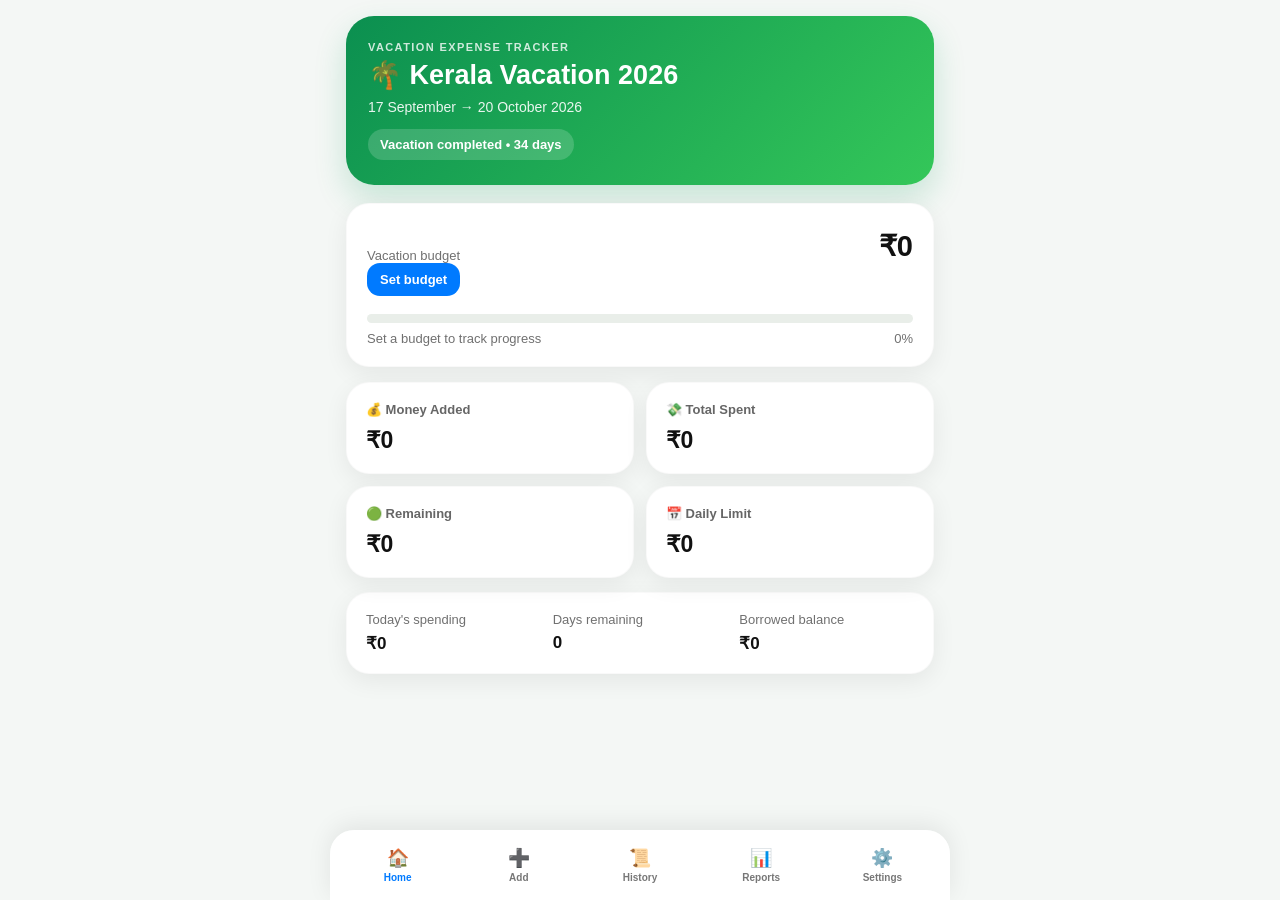
==== commit 1aa4ea64: "Force fresh Kerala tracker assets" ====
--- a/index.html
+++ b/index.html
@@ -5,7 +5,7 @@
 <meta name="viewport" content="width=device-width, initial-scale=1.0, viewport-fit=cover">
 <meta name="theme-color" content="#0f9d58">
 <title>Kerala Vacation Tracker 2026</title>
-<link rel="stylesheet" href="style.css?v=3">
+<link rel="stylesheet" href="style.css?v=20260810b">
 </head>
 <body>
 <div class="app">
@@ -17,85 +17,17 @@
 </header>
 <main>
 <section id="home" class="tab active">
-  <div class="budget-hero card">
-    <div><span>Vacation budget</span><strong id="budgetAmount">₹0</strong></div>
-    <button class="small-btn" onclick="showTab('settings')">Set budget</button>
-    <div class="progress"><i id="budgetProgress"></i></div>
-    <div class="progress-label"><span id="budgetUsed">₹0 used</span><span id="budgetPercent">0%</span></div>
-  </div>
-  <div class="dashboard">
-    <div class="box"><h3>💰 Money Added</h3><h2 id="moneyAvailable">₹0</h2></div>
-    <div class="box"><h3>💸 Total Spent</h3><h2 id="totalSpent">₹0</h2></div>
-    <div class="box"><h3>🟢 Remaining</h3><h2 id="remainingMoney">₹0</h2></div>
-    <div class="box"><h3>📅 Daily Limit</h3><h2 id="dailyLimit">₹0</h2></div>
-  </div>
-  <div class="quick card">
-    <div><span>Today's spending</span><strong id="todaySpent">₹0</strong></div>
-    <div><span>Days remaining</span><strong id="daysRemaining">34</strong></div>
-    <div><span>Borrowed balance</span><strong id="borrowedBalance">₹0</strong></div>
-  </div>
+  <div class="budget-hero card"><div><span>Vacation budget</span><strong id="budgetAmount">₹0</strong></div><button class="small-btn" onclick="showTab('settings')">Set budget</button><div class="progress"><i id="budgetProgress"></i></div><div class="progress-label"><span id="budgetUsed">₹0 used</span><span id="budgetPercent">0%</span></div></div>
+  <div class="dashboard"><div class="box"><h3>💰 Money Added</h3><h2 id="moneyAvailable">₹0</h2></div><div class="box"><h3>💸 Total Spent</h3><h2 id="totalSpent">₹0</h2></div><div class="box"><h3>🟢 Remaining</h3><h2 id="remainingMoney">₹0</h2></div><div class="box"><h3>📅 Daily Limit</h3><h2 id="dailyLimit">₹0</h2></div></div>
+  <div class="quick card"><div><span>Today's spending</span><strong id="todaySpent">₹0</strong></div><div><span>Days remaining</span><strong id="daysRemaining">34</strong></div><div><span>Borrowed balance</span><strong id="borrowedBalance">₹0</strong></div></div>
 </section>
-
-<section id="add" class="tab">
-  <div class="card">
-    <h2>💰 Add Money</h2>
-    <input id="moneyAmount" type="number" min="0" step="1" placeholder="Amount ₹">
-    <select id="moneySource"><option>My Savings</option><option>Borrowed</option><option>Family Support</option><option>Gift</option><option>Other</option></select>
-    <input id="lender" placeholder="Borrowed from (optional)">
-    <input id="moneyNote" placeholder="Note">
-    <input id="moneyDate" type="date">
-    <button onclick="addMoney()">Add Money</button>
-  </div>
-  <div class="card">
-    <h2>💸 Add Expense</h2>
-    <input id="amount" type="number" min="0" step="1" placeholder="Amount ₹">
-    <select id="category"><option>🍽 Food</option><option>🚕 Travel</option><option>🛍 Shopping</option><option>🎁 Gifts</option><option>🏠 Family</option><option>💊 Medical</option><option>📦 Other</option></select>
-    <select id="payment"><option>Cash</option><option>Card</option><option>UPI</option><option>Bank</option></select>
-    <input id="note" placeholder="Description">
-    <input id="expenseDate" type="date">
-    <button onclick="addExpense()">Add Expense</button>
-  </div>
-  <div class="card">
-    <h2>↩️ Repay Borrowed Money</h2>
-    <input id="repayAmount" type="number" min="0" step="1" placeholder="Amount ₹">
-    <input id="repayPerson" placeholder="Person / lender">
-    <input id="repayNote" placeholder="Note">
-    <input id="repayDate" type="date">
-    <button class="secondary" onclick="addRepayment()">Record Repayment</button>
-  </div>
-</section>
-
-<section id="historyTab" class="tab">
-  <div class="card"><div class="section-head"><h2>📜 History</h2><span id="historyCount"></span></div><div id="history"></div></div>
-</section>
-
-<section id="reports" class="tab">
-  <div class="card"><h2>📊 Vacation Report</h2><div id="reportSummary"></div></div>
-  <div class="card"><h2>Category Spending</h2><div id="categoryReport"></div></div>
-</section>
-
-<section id="settings" class="tab">
-  <div class="card">
-    <h2>⚙️ Settings</h2>
-    <label>Vacation Budget</label><input id="budgetInput" type="number" min="0" step="1" placeholder="Budget ₹">
-    <button onclick="saveBudget()">Save Budget</button>
-  </div>
-  <div class="card">
-    <h2>💾 Backup & Restore</h2>
-    <button onclick="exportData()">Export Backup</button>
-    <input id="importFile" type="file" accept="application/json" onchange="importData(event)">
-    <button onclick="clearData()" class="danger">Delete All Data</button>
-  </div>
-</section>
+<section id="add" class="tab"><div class="card"><h2>💰 Add Money</h2><input id="moneyAmount" type="number" min="0" step="1" placeholder="Amount ₹"><select id="moneySource"><option>My Savings</option><option>Borrowed</option><option>Family Support</option><option>Gift</option><option>Other</option></select><input id="lender" placeholder="Borrowed from (optional)"><input id="moneyNote" placeholder="Note"><input id="moneyDate" type="date"><button onclick="addMoney()">Add Money</button></div><div class="card"><h2>💸 Add Expense</h2><input id="amount" type="number" min="0" step="1" placeholder="Amount ₹"><select id="category"><option>🍽 Food</option><option>🚕 Travel</option><option>🛍 Shopping</option><option>🎁 Gifts</option><option>🏠 Family</option><option>💊 Medical</option><option>📦 Other</option></select><select id="payment"><option>Cash</option><option>Card</option><option>UPI</option><option>Bank</option></select><input id="note" placeholder="Description"><input id="expenseDate" type="date"><button onclick="addExpense()">Add Expense</button></div><div class="card"><h2>↩️ Repay Borrowed Money</h2><input id="repayAmount" type="number" min="0" step="1" placeholder="Amount ₹"><input id="repayPerson" placeholder="Person / lender"><input id="repayNote" placeholder="Note"><input id="repayDate" type="date"><button class="secondary" onclick="addRepayment()">Record Repayment</button></div></section>
+<section id="historyTab" class="tab"><div class="card"><div class="section-head"><h2>📜 History</h2><span id="historyCount"></span></div><div id="history"></div></div></section>
+<section id="reports" class="tab"><div class="card"><h2>📊 Vacation Report</h2><div id="reportSummary"></div></div><div class="card"><h2>Category Spending</h2><div id="categoryReport"></div></div></section>
+<section id="settings" class="tab"><div class="card"><h2>⚙️ Settings</h2><label>Vacation Budget</label><input id="budgetInput" type="number" min="0" step="1" placeholder="Budget ₹"><button onclick="saveBudget()">Save Budget</button></div><div class="card"><h2>💾 Backup & Restore</h2><button onclick="exportData()">Export Backup</button><input id="importFile" type="file" accept="application/json" onchange="importData(event)"><button onclick="clearData()" class="danger">Delete All Data</button></div></section>
 </main>
-<nav class="bottom-nav">
-  <button onclick="showTab('home')">🏠<span>Home</span></button>
-  <button onclick="showTab('add')">➕<span>Add</span></button>
-  <button onclick="showTab('historyTab')">📜<span>History</span></button>
-  <button onclick="showTab('reports')">📊<span>Reports</span></button>
-  <button onclick="showTab('settings')">⚙️<span>Settings</span></button>
-</nav>
+<nav class="bottom-nav"><button onclick="showTab('home')">🏠<span>Home</span></button><button onclick="showTab('add')">➕<span>Add</span></button><button onclick="showTab('historyTab')">📜<span>History</span></button><button onclick="showTab('reports')">📊<span>Reports</span></button><button onclick="showTab('settings')">⚙️<span>Settings</span></button></nav>
 </div>
-<script src="app.js?v=3"></script>
+<script src="app.js?v=20260810b"></script>
 </body>
 </html>
--- a/style.css
+++ b/style.css
@@ -1 +1 @@
-*{box-sizing:border-box}body{margin:0;font-family:-apple-system,BlinkMacSystemFont,"SF Pro Display",Arial,sans-serif;background:#f5f7fb;color:#111}.app{max-width:600px;margin:auto;padding:18px;padding-bottom:100px}header{background:linear-gradient(135deg,#0f9d58,#34c759);color:white;padding:26px;border-radius:28px;margin-bottom:18px;box-shadow:0 12px 30px rgba(0,0,0,.12)}header h1{font-size:26px;margin:0 0 8px}.tab{display:none;animation:fade .25s ease}.tab.active{display:block}@keyframes fade{from{opacity:0;transform:translateY(8px)}to{opacity:1;transform:none}}.dashboard{display:grid;grid-template-columns:repeat(2,1fr);gap:14px;margin-bottom:18px}.box,.card{background:white;border-radius:26px;padding:20px;box-shadow:0 8px 25px rgba(0,0,0,.08)}.card{margin-bottom:18px}.box h3{margin:0;color:#666;font-size:14px}.box h2{margin:12px 0 0;font-size:24px}input,select{width:100%;padding:16px;margin-top:12px;border-radius:16px;border:1px solid #ddd;background:#fafafa;font-size:16px}button{width:100%;padding:16px;margin-top:14px;border:0;border-radius:18px;background:#007aff;color:white;font-size:17px;font-weight:700}button:active{transform:scale(.98)}.danger{background:#ff3b30}.item{padding:16px 0;border-bottom:1px solid #eee;line-height:1.7}.bottom-nav{position:fixed;bottom:0;left:0;right:0;max-width:600px;margin:auto;background:rgba(255,255,255,.92);backdrop-filter:blur(15px);display:flex;padding:10px;gap:6px;border-radius:25px 25px 0 0;z-index:999}.bottom-nav button{margin:0;padding:10px 4px;font-size:13px;background:transparent;color:#666}.bottom-nav button:first-child{color:#007aff}.bottom-nav span{display:block;font-size:11px}@media(max-width:400px){.dashboard{grid-template-columns:1fr}.app{padding:12px;padding-bottom:100px}}@media(prefers-color-scheme:dark){body{background:#000;color:white}.card,.box{background:#1c1c1e}.bottom-nav{background:rgba(28,28,30,.9)}input,select{background:#2c2c2e;color:white;border-color:#444}}+*{box-sizing:border-box}html{scroll-behavior:smooth}body{margin:0;font-family:-apple-system,BlinkMacSystemFont,"SF Pro Display",Arial,sans-serif;background:#f4f7f5;color:#111}.app{max-width:620px;margin:auto;padding:16px 16px 105px}header{background:linear-gradient(135deg,#0b8f50,#34c759);color:white;padding:25px 22px;border-radius:28px;margin-bottom:18px;box-shadow:0 14px 32px rgba(15,157,88,.2)}.eyebrow{font-size:11px;font-weight:800;letter-spacing:1.4px;opacity:.8;margin-bottom:7px}header h1{font-size:27px;line-height:1.15;margin:0 0 8px}header p{margin:0;font-size:14px;opacity:.9}.trip-pill{display:inline-block;margin-top:14px;padding:8px 12px;border-radius:999px;background:rgba(255,255,255,.17);font-size:13px;font-weight:700}.tab{display:none;animation:fade .22s ease}.tab.active{display:block}@keyframes fade{from{opacity:0;transform:translateY(6px)}to{opacity:1;transform:none}}.dashboard{display:grid;grid-template-columns:repeat(2,1fr);gap:12px;margin-bottom:14px}.box,.card{background:white;border-radius:23px;padding:19px;box-shadow:0 7px 24px rgba(0,0,0,.065);border:1px solid rgba(0,0,0,.025)}.card{margin-bottom:15px}.budget-hero{padding:20px}.budget-hero>div:first-child{display:flex;align-items:flex-end;justify-content:space-between;gap:10px}.budget-hero span,.quick span,.report-grid span{display:block;color:#707070;font-size:13px}.budget-hero strong{display:block;font-size:29px;margin-top:5px}.small-btn{width:auto!important;margin:0!important;padding:9px 13px!important;border-radius:13px!important;font-size:13px!important}.progress{height:9px;background:#e9eee9;border-radius:99px;overflow:hidden;margin-top:18px}.progress i{display:block;height:100%;width:0;background:#0f9d58;border-radius:99px;transition:width .3s ease}.progress-label{display:flex;justify-content:space-between;margin-top:8px;font-size:12px;color:#777}.box h3{margin:0;color:#666;font-size:13px}.box h2{margin:10px 0 0;font-size:23px;letter-spacing:-.4px}.quick{display:grid;grid-template-columns:repeat(3,1fr);gap:12px}.quick strong{display:block;font-size:17px;margin-top:6px}.card h2{margin:0 0 4px;font-size:19px}.section-head{display:flex;align-items:center;justify-content:space-between}.section-head span{font-size:12px;color:#888}label{display:block;font-size:13px;font-weight:700;margin-top:15px;color:#555}input,select{width:100%;padding:15px 14px;margin-top:11px;border-radius:15px;border:1px solid #ddd;background:#fafafa;font-size:16px;outline:none}input:focus,select:focus{border-color:#0f9d58;box-shadow:0 0 0 3px rgba(15,157,88,.1)}button{width:100%;padding:15px;margin-top:13px;border:0;border-radius:16px;background:#007aff;color:white;font-size:16px;font-weight:750;cursor:pointer}button:active{transform:scale(.985)}button.secondary{background:#111}.danger,.delete-btn{background:#ff3b30}.item{padding:15px 0;border-bottom:1px solid #eee}.item:last-child{border-bottom:0}.item-main{display:flex;justify-content:space-between;gap:14px}.item-main b{display:block;font-size:15px}.item-main strong{font-size:17px;white-space:nowrap}.item-main small{display:block;color:#777;font-size:12px;line-height:1.45;margin-top:3px}.item-actions{display:flex;gap:8px;margin-top:10px}.item-actions button{margin:0;padding:8px 11px;width:auto;border-radius:10px;font-size:12px;background:#eef3f7;color:#333}.item-actions .delete-btn{background:#fff0ef;color:#d92d20}.empty{padding:28px 8px;text-align:center;color:#888;line-height:1.6}.report-grid{display:grid;grid-template-columns:repeat(2,1fr);gap:10px;margin-top:12px}.report-grid div{padding:13px;background:#f6f8f7;border-radius:15px}.report-grid b{display:block;margin-top:5px;font-size:18px}.bar-row{margin-top:14px}.bar-row>div{display:flex;justify-content:space-between;font-size:13px;margin-bottom:6px}.bar-row>div b{font-size:13px}.bar-row i{display:block;height:9px;background:#edf0ee;border-radius:99px;overflow:hidden}.bar-row em{display:block;height:100%;background:#0f9d58;border-radius:99px}.bottom-nav{position:fixed;bottom:0;left:50%;transform:translateX(-50%);width:min(620px,100%);background:rgba(255,255,255,.94);backdrop-filter:blur(18px);-webkit-backdrop-filter:blur(18px);display:flex;padding:9px 9px max(9px,env(safe-area-inset-bottom));gap:4px;border-radius:24px 24px 0 0;z-index:999;box-shadow:0 -5px 25px rgba(0,0,0,.08)}.bottom-nav button{margin:0;padding:8px 3px;font-size:18px;background:transparent;color:#777}.bottom-nav button:first-child{color:#007aff}.bottom-nav span{display:block;font-size:10px;margin-top:3px}.bottom-nav button:hover{background:#f4f6f7}.dark{}.danger{background:#ff3b30!important}@media(max-width:420px){.app{padding:12px 12px 103px}.dashboard{gap:9px}.box{padding:16px}.box h2{font-size:21px}.quick{gap:8px}.quick strong{font-size:15px}.quick span{font-size:11px}.budget-hero strong{font-size:26px}}@media(prefers-color-scheme:dark){body{background:#000;color:#fff}.card,.box{background:#1c1c1e;border-color:#292929}.box h3,.budget-hero span,.quick span,.report-grid span,label{color:#aaa}input,select{background:#2c2c2e;color:#fff;border-color:#444}.report-grid div{background:#252525}.progress{background:#333}.bar-row i{background:#333}.item{border-color:#333}.item-main small{color:#aaa}.item-actions button{background:#2c2c2e;color:#fff}.item-actions .delete-btn{background:#3a1c1a;color:#ff6b61}.bottom-nav{background:rgba(28,28,30,.94)}}
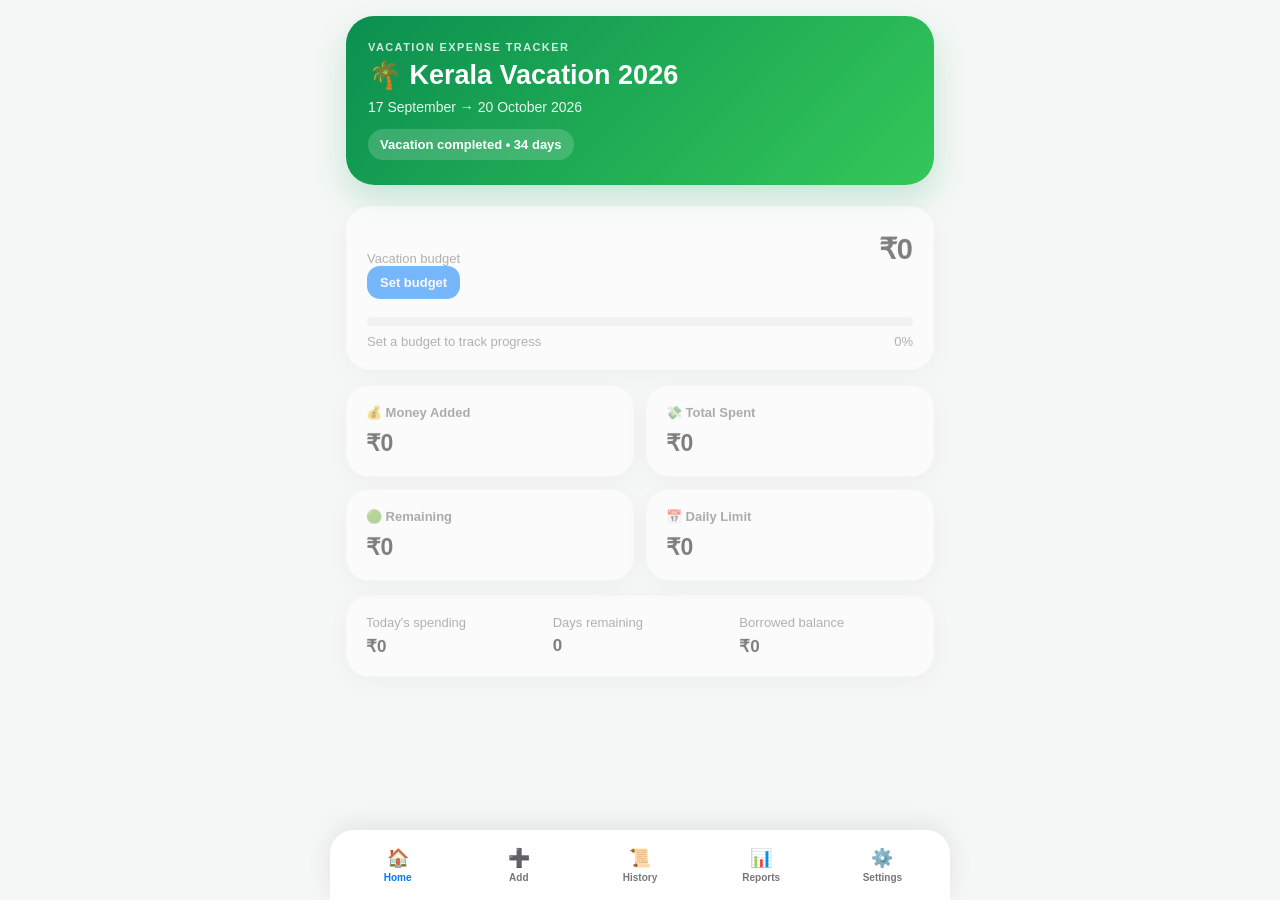
==== commit bd328fc9: "Unregister legacy root service worker before Kerala tracker redirect" ====
--- a/index.html
+++ b/index.html
@@ -1,33 +1 @@
-<!DOCTYPE html>
-<html lang="en">
-<head>
-<meta charset="UTF-8">
-<meta name="viewport" content="width=device-width, initial-scale=1.0, viewport-fit=cover">
-<meta name="theme-color" content="#0f9d58">
-<title>Kerala Vacation Tracker 2026</title>
-<link rel="stylesheet" href="style.css?v=20260810b">
-</head>
-<body>
-<div class="app">
-<header>
-  <div class="eyebrow">VACATION EXPENSE TRACKER</div>
-  <h1>🌴 Kerala Vacation 2026</h1>
-  <p>17 September → 20 October 2026</p>
-  <div class="trip-pill" id="tripDay">Trip starts in 38 days</div>
-</header>
-<main>
-<section id="home" class="tab active">
-  <div class="budget-hero card"><div><span>Vacation budget</span><strong id="budgetAmount">₹0</strong></div><button class="small-btn" onclick="showTab('settings')">Set budget</button><div class="progress"><i id="budgetProgress"></i></div><div class="progress-label"><span id="budgetUsed">₹0 used</span><span id="budgetPercent">0%</span></div></div>
-  <div class="dashboard"><div class="box"><h3>💰 Money Added</h3><h2 id="moneyAvailable">₹0</h2></div><div class="box"><h3>💸 Total Spent</h3><h2 id="totalSpent">₹0</h2></div><div class="box"><h3>🟢 Remaining</h3><h2 id="remainingMoney">₹0</h2></div><div class="box"><h3>📅 Daily Limit</h3><h2 id="dailyLimit">₹0</h2></div></div>
-  <div class="quick card"><div><span>Today's spending</span><strong id="todaySpent">₹0</strong></div><div><span>Days remaining</span><strong id="daysRemaining">34</strong></div><div><span>Borrowed balance</span><strong id="borrowedBalance">₹0</strong></div></div>
-</section>
-<section id="add" class="tab"><div class="card"><h2>💰 Add Money</h2><input id="moneyAmount" type="number" min="0" step="1" placeholder="Amount ₹"><select id="moneySource"><option>My Savings</option><option>Borrowed</option><option>Family Support</option><option>Gift</option><option>Other</option></select><input id="lender" placeholder="Borrowed from (optional)"><input id="moneyNote" placeholder="Note"><input id="moneyDate" type="date"><button onclick="addMoney()">Add Money</button></div><div class="card"><h2>💸 Add Expense</h2><input id="amount" type="number" min="0" step="1" placeholder="Amount ₹"><select id="category"><option>🍽 Food</option><option>🚕 Travel</option><option>🛍 Shopping</option><option>🎁 Gifts</option><option>🏠 Family</option><option>💊 Medical</option><option>📦 Other</option></select><select id="payment"><option>Cash</option><option>Card</option><option>UPI</option><option>Bank</option></select><input id="note" placeholder="Description"><input id="expenseDate" type="date"><button onclick="addExpense()">Add Expense</button></div><div class="card"><h2>↩️ Repay Borrowed Money</h2><input id="repayAmount" type="number" min="0" step="1" placeholder="Amount ₹"><input id="repayPerson" placeholder="Person / lender"><input id="repayNote" placeholder="Note"><input id="repayDate" type="date"><button class="secondary" onclick="addRepayment()">Record Repayment</button></div></section>
-<section id="historyTab" class="tab"><div class="card"><div class="section-head"><h2>📜 History</h2><span id="historyCount"></span></div><div id="history"></div></div></section>
-<section id="reports" class="tab"><div class="card"><h2>📊 Vacation Report</h2><div id="reportSummary"></div></div><div class="card"><h2>Category Spending</h2><div id="categoryReport"></div></div></section>
-<section id="settings" class="tab"><div class="card"><h2>⚙️ Settings</h2><label>Vacation Budget</label><input id="budgetInput" type="number" min="0" step="1" placeholder="Budget ₹"><button onclick="saveBudget()">Save Budget</button></div><div class="card"><h2>💾 Backup & Restore</h2><button onclick="exportData()">Export Backup</button><input id="importFile" type="file" accept="application/json" onchange="importData(event)"><button onclick="clearData()" class="danger">Delete All Data</button></div></section>
-</main>
-<nav class="bottom-nav"><button onclick="showTab('home')">🏠<span>Home</span></button><button onclick="showTab('add')">➕<span>Add</span></button><button onclick="showTab('historyTab')">📜<span>History</span></button><button onclick="showTab('reports')">📊<span>Reports</span></button><button onclick="showTab('settings')">⚙️<span>Settings</span></button></nav>
-</div>
-<script src="app.js?v=20260810b"></script>
-</body>
-</html>+<!doctype html><html lang="en"><head><meta charset="utf-8"><meta name="viewport" content="width=device-width,initial-scale=1"><title>Abdulla Expense Tracker</title></head><body><p>Opening Kerala Vacation Tracker…</p><script>navigator.serviceWorker?.getRegistrations().then(rs=>Promise.all(rs.map(r=>r.unregister()))).finally(()=>location.replace('./kerala-vacation/'));</script></body></html>
